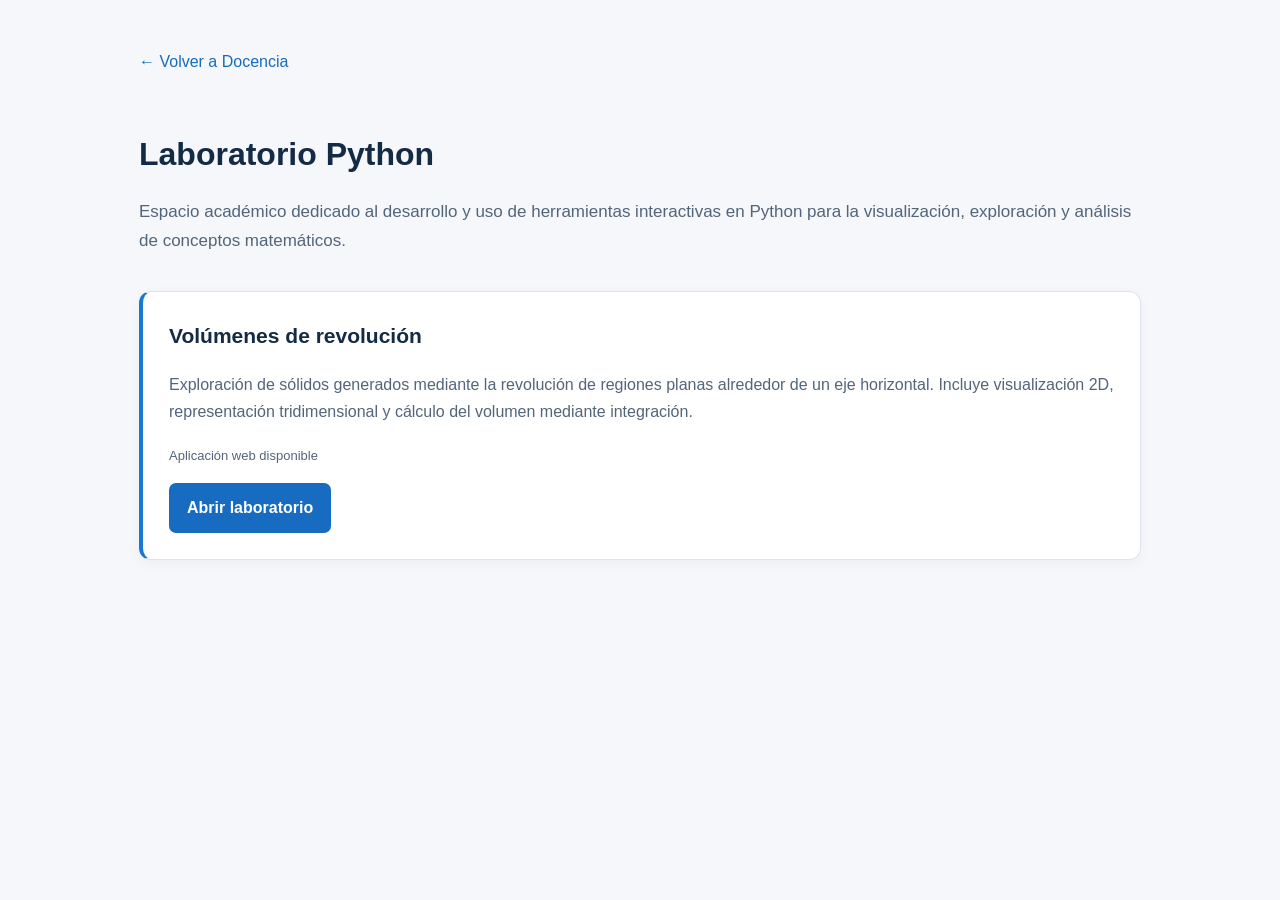
==== laboratorios/python.html @ ca871373 "Create python.html" ====
<!DOCTYPE html>
<html lang="es">
<head>
  <meta charset="UTF-8">
  <meta name="viewport" content="width=device-width, initial-scale=1.0">
  <title>Laboratorio Python | L. P. Mallqui</title>

  <link rel="stylesheet" href="../styles.css">

  <style>
    body {
      margin: 0;
      background: #f5f7fb;
      color: #142b45;
      font-family: Arial, sans-serif;
    }

    .lab-container {
      max-width: 1100px;
      margin: 0 auto;
      padding: 48px 24px;
    }

    .lab-header {
      margin-bottom: 35px;
    }

    .lab-header h1 {
      font-size: 32px;
      margin-bottom: 12px;
    }

    .lab-header p {
      font-size: 17px;
      line-height: 1.7;
      color: #52657b;
    }

    .lab-grid {
      display: grid;
      grid-template-columns: repeat(auto-fit, minmax(280px, 1fr));
      gap: 22px;
    }

    .lab-card {
      background: white;
      border: 1px solid #dce5ef;
      border-left: 4px solid #1878d4;
      border-radius: 12px;
      padding: 26px;
      box-shadow: 0 4px 14px rgba(0,0,0,.04);
    }

    .lab-card h2 {
      font-size: 21px;
      margin-top: 0;
    }

    .lab-card p {
      color: #52657b;
      line-height: 1.7;
    }

    .lab-status {
      display: inline-block;
      margin-bottom: 16px;
      font-size: 13px;
      color: #52657b;
    }

    .lab-link {
      display: inline-block;
      padding: 11px 18px;
      border-radius: 7px;
      background: #176bc0;
      color: white;
      text-decoration: none;
      font-weight: bold;
    }

    .lab-link:hover {
      background: #104f91;
    }

    .lab-link[aria-disabled="true"] {
      background: #e6edf5;
      color: #64748b;
      cursor: default;
    }

    .back-link {
      display: inline-block;
      margin-bottom: 30px;
      color: #176bc0;
      text-decoration: none;
    }
  </style>
</head>

<body>
  <main class="lab-container">

    <a class="back-link" href="../index.html#docencia">
      ← Volver a Docencia
    </a>

    <header class="lab-header">
      <h1>Laboratorio Python</h1>
      <p>
        Espacio académico dedicado al desarrollo y uso de
        herramientas interactivas en Python para la
        visualización, exploración y análisis de conceptos
        matemáticos.
      </p>
    </header>

    <section class="lab-grid">

      <article class="lab-card">
        <h2>Volúmenes de revolución</h2>
        <p>
          Exploración de sólidos generados mediante la
          revolución de regiones planas alrededor de
          un eje horizontal. Incluye visualización 2D,
          representación tridimensional y cálculo
          del volumen mediante integración.
        </p>

        <span class="lab-status">
          Aplicación web disponible
        </span>

        <div>
          <a class="lab-link"
            href="https://mallqui-volumen-revolucion.streamlit.app/"
            target="_blank"
            rel="noopener noreferrer">
          Abrir laboratorio
          </a>
        </div>
      </article>

    </section>

  </main>
</body>
</html>
---- styles.css ----
:root {
  --navy: #0b1d32;
  --navy2: #102c4c;
  --ink: #14243a;
  --muted: #607185;
  --blue: #1677dc;
  --line: #e2e9f1;
  --bg: #f7f9fc;
}

* {
  box-sizing: border-box;
}

html {
  scroll-behavior: smooth;
}

body {
  margin: 0;
  font: 16px/1.7 'Segoe UI', Inter, Arial, sans-serif;
  color: var(--ink);
  background: var(--bg);
}

a {
  color: #0766bf;
}

a:focus-visible,
button:focus-visible {
  outline: 3px solid #49b3ff;
  outline-offset: 3px;
}

.skip {
  position: absolute;
  top: -100px;
  left: 20px;
  background: #fff;
  z-index: 1000;
  padding: 8px;
}

.skip:focus {
  top: 10px;
}

.shell {
  display: flex;
  min-height: 100vh;
}

.sidebar {
  position: fixed;
  inset: 0 auto 0 0;
  width: 246px;
  background: linear-gradient(165deg, #142941, #0b1b30 80%);
  color: #fff;
  z-index: 50;
  display: flex;
  flex-direction: column;
  padding: 32px 18px;
  box-shadow: 8px 0 35px #06101c1a;
}

.brand {
  padding: 0 12px;
  color: #fff;
  text-decoration: none;
}

.brand-monogram {
  display: block;
  font-size: 30px;
  line-height: 1.24;
  font-weight: 760;
  letter-spacing: -.8px;
}

.brand-sub {
  display: block;
  font-size: 10px;
  letter-spacing: 2.1px;
  color: #b5d3ed;
  margin-top: 10px;
}

.brand-rule {
  height: 1px;
  background: #35526b;
  margin: 32px 12px 18px;
}

.sidebar nav {
  display: grid;
  gap: 5px;
}

.sidebar nav a {
  display: flex;
  gap: 13px;
  align-items: center;
  text-decoration: none;
  color: #d8e6f5;
  padding: 11px 14px;
  border-radius: 9px;
  font-size: 14px;
  transition: .2s;
}

.sidebar nav a:hover,
.sidebar nav a.active {
  background: #1a4a7c;
  color: #fff;
}

.sidebar nav a.active {
  box-shadow: inset 3px 0 #5db9ff;
}

.nav-icon {
  font-family: Georgia, serif;
  font-size: 22px;
  width: 25px;
  text-align: center;
  line-height: 1;
}

.sidebar-footer {
  margin-top: auto;
  font-size: 11px;
  color: #91aac4;
  padding: 20px 12px 0;
}

.page-wrap {
  margin-left: 246px;
  width: calc(100% - 246px);
  min-width: 0;
  display: flex;
  flex-direction: column;
}

.hero {
  height: 405px;
  position: relative;
  background: #062148 url('assets/mathematics-banner.png') center 56%/cover no-repeat;
  color: #fff;
  overflow: hidden;
}

.hero-shade {
  position: absolute;
  inset: 0;
  background: linear-gradient(
    90deg,
    rgba(3,21,45,.84),
    rgba(4,25,55,.5) 50%,
    rgba(4,25,55,.12)
  );
}

.hero-content {
  position: relative;
  height: 100%;
  display: flex;
  align-items: center;
  justify-content: space-between;
  gap: 26px;
  padding: 42px clamp(30px,5vw,90px);
}

.hero-copy {
  max-width: 690px;
  text-shadow: 0 2px 14px #00152b88;
}

.eyebrow,
.section-kicker {
  font-size: 11px;
  font-weight: 750;
  letter-spacing: 2.5px;
}

.eyebrow {
  color: #b9e0ff;
  margin: 0 0 13px;
}

.hero h1 {
  font-size: clamp(30px,3.15vw,49px);
  line-height: 1.15;
  letter-spacing: -1.3px;
  margin: 0 0 20px;
  font-weight: 760;
}

.hero-degree {
  font-size: clamp(16px,1.5vw,20px);
  font-weight: 550;
  margin: 0 0 5px;
}

.hero-detail {
  font-size: 15px;
  line-height: 1.45;
  margin: 0 0 5px;
  max-width: 480px;
}

.hero-affiliation {
  color: #d1e5f9;
  margin: 0;
  font-size: 14px;
}

.portrait {
  flex: 0 0 clamp(140px,17vw,208px);
  height: clamp(172px,20vw,248px);

  border: none;
  border-radius: 0;
  overflow: hidden;
  background: transparent;
  box-shadow: none;
align-self: flex-end;
margin-bottom: -42px;
  -webkit-mask-image: radial-gradient(
    ellipse 75% 75% at center,
    black 45%,
    transparent 100%
  );

  mask-image: radial-gradient(
    ellipse 75% 75% at center,
    black 45%,
    transparent 100%
  );
}

.portrait-placeholder {
  height: 100%;
  display: flex;
  flex-direction: column;
  align-items: center;
  justify-content: center;
  gap: 13px;
  color: #c7ddf1;
}

.portrait-placeholder svg {
  width: 72px;
  height: 72px;
}

.portrait-placeholder span {
  font-size: 11px;
}

.portrait img {
  width: 100%;
  height: 100%;
  object-fit: cover;
  object-position: center 20%;
}

main {
  width: min(1050px,100%);
  margin: 0 auto;
  padding: 45px clamp(28px,5vw,75px) 85px;
  flex: 1;
}

.section {
  padding: 8px 0 34px;
  margin-bottom: 27px;
  border-bottom: 1px solid var(--line);
}

.section:last-child {
  border-bottom: 0;
}

.section-kicker {
  color: #0872cb;
  margin: 0 0 7px;
}

.section h2 {
  font-size: clamp(24px,2.2vw,32px);
  letter-spacing: -.7px;
  line-height: 1.25;
  color: #102640;
  margin: 0 0 20px;
}

.section h2:after {
  content: "";
  display: block;
  width: 47px;
  height: 4px;
  background: var(--blue);
  border-radius: 4px;
  margin-top: 11px;
}

.section h3 {
  font-size: 19px;
  line-height: 1.4;
  margin: 12px 0;
}

.section p {
  margin: 0 0 15px;
}

.lead {
  font-size: 18px;
  line-height: 1.75;
  color: #35495f;
}

.feature-grid {
  display: grid;
  grid-template-columns: repeat(3,minmax(0,1fr));
  gap: 17px;
  margin: 8px 0 44px;
}

.feature {
  background: white;
  border: 1px solid var(--line);
  border-radius: 14px;
  padding: 24px;
  text-decoration: none;
  color: var(--ink);
  box-shadow: 0 6px 25px #17365b0a;
  transition: transform .2s,box-shadow .2s;
}

.feature:hover {
  transform: translateY(-3px);
  box-shadow: 0 12px 35px #17365b19;
}

.feature-icon {
  font: 38px Georgia,serif;
  color: var(--blue);
}

.feature h3 {
  margin: 7px 0 5px;
  font-size: 18px;
}

.feature p {
  font-size: 13px;
  color: var(--muted);
  line-height: 1.6;
  margin: 0 0 12px;
}

.feature-link {
  font-size: 13px;
  font-weight: 700;
  color: #0769c5;
}

.timeline {
  border-left: 2px solid #b8d7f4;
  margin: 15px 0 0 11px;
  padding-left: 24px;
}

.timeline>div {
  position: relative;
  display: flex;
  flex-direction: column;
  gap: 1px;
  padding: 0 0 22px;
}

.timeline>div:before {
  content: "";
  position: absolute;
  left: -32px;
  top: 7px;
  width: 12px;
  height: 12px;
  border-radius: 50%;
  background: #1684e9;
  border: 2px solid #fff;
  box-shadow: 0 0 0 2px #b8d7f4;
}

.timeline strong {
  font-size: 15px;
}

.timeline span,
.muted {
  color: var(--muted);
}

.entry {
  padding: 10px 0 16px;
}

.entry h3 {
  margin: 0 0 5px;
}

.topic-grid {
  display: grid;
  grid-template-columns: repeat(2,minmax(0,1fr));
  gap: 12px;
  margin-top: 24px;
}

.topic {
  background: #edf5fd;
  border-left: 3px solid #1885e8;
  padding: 14px 18px;
  border-radius: 5px;
  font-size: 14px;
}

.publication {
  background: white;
  border: 1px solid var(--line);
  border-radius: 14px;
  padding: 28px;
  box-shadow: 0 8px 30px #1a39570c;
}

.publication h3 {
  font-size: 20px;
  margin: 9px 0 17px;
}

.pub-year {
  font-size: 11px;
  font-weight: 800;
  color: #0068c7;
  letter-spacing: 1.3px;
}

.link-row {
  display: flex;
  gap: 13px;
  flex-wrap: wrap;
  margin-top: 22px;
}

.link-row a {
  background: #eaf4ff;
  padding: 8px 13px;
  border-radius: 6px;
  text-decoration: none;
  font-size: 13px;
  font-weight: 650;
}

.note {
  font-size: 13px;
  margin-top: 15px!important;
}

.footer {
  display: flex;
  justify-content: space-between;
  gap: 15px;
  padding: 20px 35px;
  border-top: 1px solid var(--line);
  font-size: 12px;
  color: var(--muted);
}

.mobile-toggle {
  display: none;
}

.overlay {
  display: none;
}

@media(max-width:1020px) {
  .sidebar {
    width: 208px;
  }

  .page-wrap {
    margin-left: 208px;
    width: calc(100% - 208px);
  }

  .hero-content {
    padding: 30px;
  }

  .portrait {
    flex-basis: 140px;
    height: 180px;
  }

  .hero h1 {
    font-size: 32px;
  }

  .feature-grid {
    grid-template-columns: 1fr;
  }
}

@media(max-width:700px) {
  .mobile-toggle {
    position: fixed;
    z-index: 80;
    top: 12px;
    left: 12px;
    display: flex;
    align-items: center;
    gap: 8px;
    background: #0d2847;
    color: #fff;
    border: 1px solid #ffffff50;
    border-radius: 8px;
    padding: 9px 12px;
    font-size: 14px;
    box-shadow: 0 5px 20px #00162955;
  }

  .sidebar {
    transform: translateX(-105%);
    transition: transform .25s;
    width: 255px;
    padding-top: 65px;
  }

  .sidebar.open {
    transform: translateX(0);
  }

  .overlay:not([hidden]) {
    display: block;
    position: fixed;
    inset: 0;
    background: #0009;
    z-index: 40;
  }

  .page-wrap {
    margin: 0;
    width: 100%;
  }

  .hero {
    height: auto;
    min-height: 525px;
  }

  .hero-content {
    padding: 76px 24px 35px;
    flex-direction: column-reverse;
    align-items: flex-start;
    justify-content: flex-end;
    gap: 24px;
  }

  .hero h1 {
    font-size: clamp(29px,8vw,40px);
  }

  .hero-copy {
    max-width: 100%;
  }

  .portrait {
    flex: none;
    width: 118px;
    height: 137px;
    align-self: flex-end;
  }

  .portrait-placeholder svg {
    width: 43px;
    height: 43px;
  }

  .portrait-placeholder span {
    font-size: 9px;
  }

  .hero-detail {
    font-size: 14px;
  }

  .hero-degree {
    font-size: 16px;
  }

  main {
    padding: 32px 22px 55px;
  }

  .feature-grid,
  .topic-grid {
    grid-template-columns: 1fr;
  }

  .footer {
    flex-direction: column;
    padding: 20px 22px;
  }

  .section h2 {
    font-size: 25px;
  }

  .lead {
    font-size: 16px;
  }
}

@media(prefers-reduced-motion:reduce) {
  *,
  *:before,
  *:after {
    scroll-behavior: auto!important;
    transition: none!important;
  }
}

/* ==================================================
   TARJETAS INTERACTIVAS DE CURSOS
   ================================================== */

.course-card {
  margin: 14px 0;
  border: 1px solid #d7e3f1;
  border-left: 4px solid #1876d2;
  border-radius: 12px;
  background: #ffffff;
  overflow: hidden;
  box-shadow: 0 3px 12px rgba(10, 35, 65, 0.05);
}

.course-card summary {
  display: flex;
  align-items: center;
  justify-content: space-between;
  gap: 15px;
  padding: 20px 22px;
  cursor: pointer;
  font-weight: 600;
  color: #102b4a;
  list-style: none;
  transition: background 0.2s ease;
}

.course-card summary::-webkit-details-marker {
  display: none;
}

.course-card summary:hover {
  background: #eaf3fd;
}

.course-card summary:focus-visible {
  outline: 3px solid #1876d2;
  outline-offset: -3px;
}

.course-action {
  color: #1673c5;
  font-size: 0.85em;
  white-space: nowrap;
}

.course-card[open] {
  background: #f8fbff;
}

.course-card[open] summary {
  border-bottom: 1px solid #d7e3f1;
}

.course-card > :not(summary) {
  margin-left: 22px;
  margin-right: 22px;
}

.course-card > :last-child {
  margin-bottom: 20px;
}

@media (max-width: 600px) {
  .course-card summary {
    flex-direction: column;
    align-items: flex-start;
  }
}

/* ==========================================
   RECURSOS ACADÉMICOS - LISTA DE PDF
   ========================================== */

.pdf-list {
  display: flex;
  flex-direction: column;
  gap: 10px;
  margin: 18px 0;
}

.pdf-item {
  display: flex;
  align-items: center;
  justify-content: space-between;
  gap: 20px;
  padding: 14px 18px;
  background: #ffffff;
  border: 1px solid #dce5ef;
  border-radius: 10px;
}

.pdf-title {
  flex: 1;
  font-size: 15px;
  font-weight: 500;
  color: #17345b;
}

.pdf-actions {
  display: flex;
  align-items: center;
  justify-content: flex-end;
  gap: 12px;
  flex-shrink: 0;
}

.pdf-actions button,
.pdf-actions a {
  display: inline-flex;
  align-items: center;
  justify-content: center;
  padding: 8px 12px;
  border: 1px solid #cbd9e8;
  border-radius: 7px;
  background: #f1f6fc;
  color: #1264b0;
  font-size: 13px;
  font-weight: 500;
  text-decoration: none;
  cursor: pointer;
}

.pdf-actions button:hover,
.pdf-actions a:hover {
  background: #dcecff;
}

@media (max-width: 600px) {
  .pdf-item {
    flex-wrap: wrap;
  }

  .pdf-actions {
    width: 100%;
    justify-content: flex-end;
  }
}
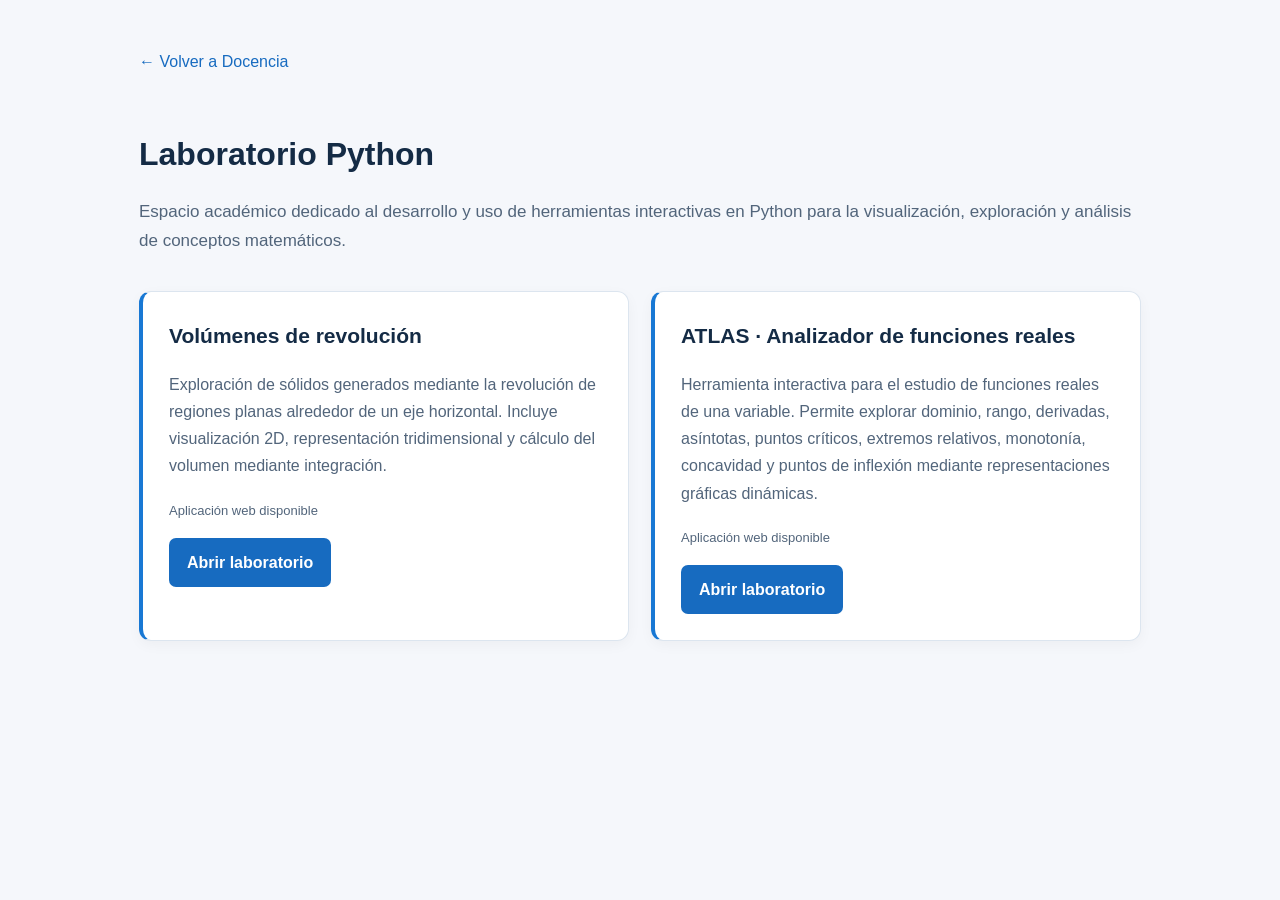
==== commit 6333c4b8: "Incorporar ATLAS al Laboratorio Python" ====
--- a/laboratorios/python.html
+++ b/laboratorios/python.html
@@ -139,10 +139,38 @@
           Abrir laboratorio
           </a>
         </div>
+      
+      </article>
+
+      <article class="lab-card">
+        <h2>ATLAS · Analizador de funciones reales</h2>
+        <p>
+          Herramienta interactiva para el estudio de
+          funciones reales de una variable. Permite
+          explorar dominio, rango, derivadas,
+          asíntotas, puntos críticos, extremos
+          relativos, monotonía, concavidad y
+          puntos de inflexión mediante
+          representaciones gráficas dinámicas.
+        </p>
+
+        <span class="lab-status">
+          Aplicación web disponible
+        </span>
+
+        <div>
+          <a class="lab-link"
+             href="https://atlas-funciones-mallqui.streamlit.app/"
+             target="_blank"
+             rel="noopener noreferrer">
+            Abrir laboratorio
+          </a>
+        </div>
       </article>
 
     </section>
 
   </main>
+
 </body>
 </html>
